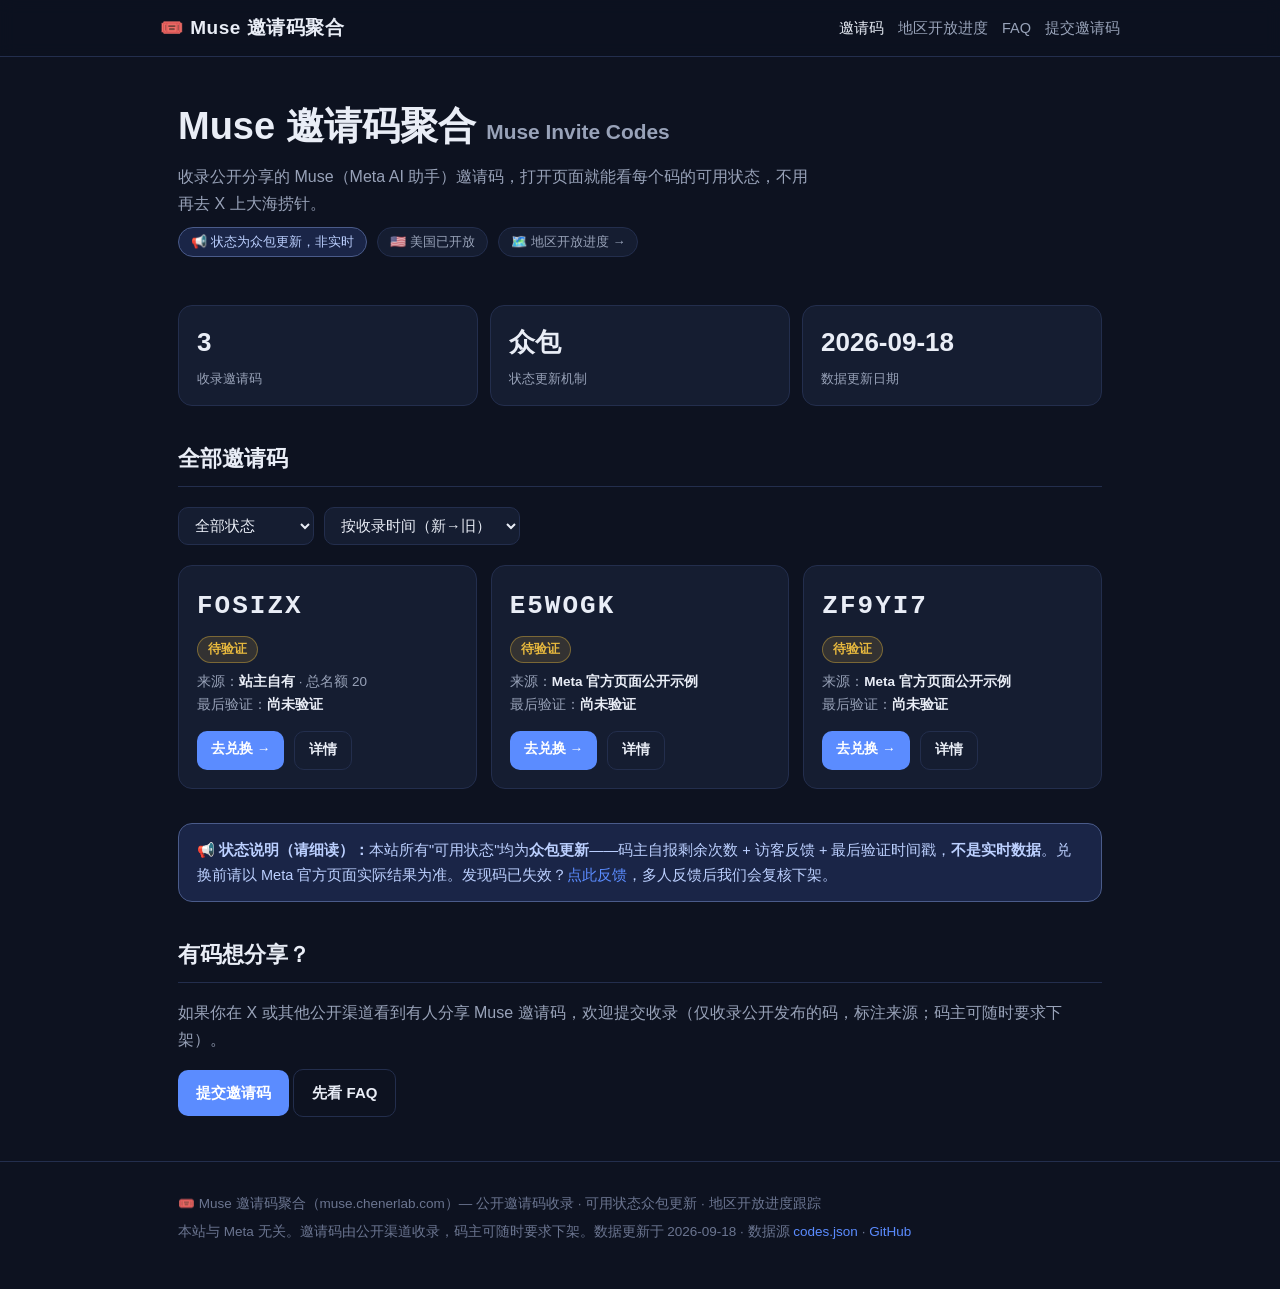
==== index.html @ 50c54e29 "Add index.html" ====
<!DOCTYPE html>
<html lang="zh-CN">
<head>
<meta charset="UTF-8">
<meta name="viewport" content="width=device-width, initial-scale=1.0">
<title>Muse 邀请码聚合 | Muse Invite Codes — 可用状态众包更新</title>
<meta name="description" content="Muse（Meta AI 助手）邀请码聚合站：收录公开分享的 Muse invite code，标注每个码的可用状态（众包更新）、最后验证时间，以及 Muse 各地区开放进度。Muse invite codes directory with crowdsourced availability status and regional rollout timeline.">
<meta name="keywords" content="Muse邀请码,Muse invite code,Meta Muse,agent.meta.ai/invite,Muse注册,Muse中国,Muse怎么用,Muse invite">
<link rel="canonical" href="https://muse.chenerlab.com/">
<link rel="stylesheet" href="/assets/style.css">
<link rel="icon" href="data:image/svg+xml,<svg xmlns='http://www.w3.org/2000/svg' viewBox='0 0 100 100'><text y='.9em' font-size='90'>🎟️</text></svg>">
<meta property="og:title" content="Muse 邀请码聚合 | Muse Invite Codes">
<meta property="og:description" content="公开 Muse 邀请码收录 + 可用状态（众包更新）+ 各地区开放进度。">
<meta property="og:type" content="website">
<meta property="og:url" content="https://muse.chenerlab.com/">
<script type="application/ld+json">
{"@context":"https://schema.org","@type":"WebSite","name":"Muse 邀请码聚合","alternateName":"Muse Invite Codes","url":"https://muse.chenerlab.com/","inLanguage":"zh-CN","description":"Muse（Meta AI 助手）公开邀请码聚合：可用状态众包更新、地区开放进度跟踪。"}
</script>
</head>
<body>
<header class="site"><div class="wrap nav">
  <a class="brand" href="/"><span>🎟️</span> Muse 邀请码聚合</a>
  <nav>
    <a href="/" class="active">邀请码</a>
    <a href="/regions.html">地区开放进度</a>
    <a href="/faq.html">FAQ</a>
    <a href="https://github.com/Chener/muse-invite/issues/new?template=submit-code.yml" target="_blank" rel="noopener">提交邀请码</a>
  </nav>
</div></header>

<main class="wrap">
  <div class="hero">
    <h1>Muse 邀请码聚合 <small style="font-size:.55em;color:var(--muted)">Muse Invite Codes</small></h1>
    <p>收录公开分享的 Muse（Meta AI 助手）邀请码，打开页面就能看每个码的可用状态，不用再去 X 上大海捞针。</p>
    <div>
      <span class="badge crowd">📢 状态为众包更新，非实时</span>
      <span class="badge">🇺🇸 美国已开放</span>
      <a class="badge" href="/regions.html">🗺️ 地区开放进度 →</a>
    </div>
  </div>

  <div class="stats">
    <div class="stat"><b id="stat-total">3</b><small>收录邀请码</small></div>
    <div class="stat"><b>众包</b><small>状态更新机制</small></div>
    <div class="stat"><b>2026-09-18</b><small>数据更新日期</small></div>
  </div>

  <section class="block" aria-label="邀请码列表">
    <h2 class="sec">全部邀请码</h2>
    <div class="controls">
      <select id="f-status" aria-label="按状态筛选">
        <option value="">全部状态</option>
        <option value="unverified">待验证</option>
        <option value="working">有人反馈可用</option>
        <option value="review">失效复核中</option>
        <option value="retired">已下架</option>
      </select>
      <select id="f-sort" aria-label="排序">
        <option value="added_desc">按收录时间（新→旧）</option>
        <option value="verified_desc">按验证时间（新→旧）</option>
        <option value="code_asc">按邀请码排序</option>
      </select>
    </div>
    <div class="cards" id="cards">

      <article class="card" data-status="unverified" data-added="2026-09-18" data-verified="" data-code="FOSIZX">
        <div class="code">FOSIZX</div>
        <span class="st st-unverified">待验证</span>
        <div class="meta">来源：<b>站主自有</b> · 总名额 20<br>最后验证：<b>尚未验证</b></div>
        <div class="actions">
          <a class="btn small" href="https://agent.meta.ai/invite/FOSIZX" target="_blank" rel="noopener">去兑换 →</a>
          <a class="btn small ghost" href="/codes/FOSIZX.html">详情</a>
        </div>
      </article>

      <article class="card" data-status="unverified" data-added="2026-09-18" data-verified="" data-code="E5WOGK">
        <div class="code">E5WOGK</div>
        <span class="st st-unverified">待验证</span>
        <div class="meta">来源：<b>Meta 官方页面公开示例</b><br>最后验证：<b>尚未验证</b></div>
        <div class="actions">
          <a class="btn small" href="https://agent.meta.ai/invite/E5WOGK" target="_blank" rel="noopener">去兑换 →</a>
          <a class="btn small ghost" href="/codes/E5WOGK.html">详情</a>
        </div>
      </article>

      <article class="card" data-status="unverified" data-added="2026-09-18" data-verified="" data-code="ZF9YI7">
        <div class="code">ZF9YI7</div>
        <span class="st st-unverified">待验证</span>
        <div class="meta">来源：<b>Meta 官方页面公开示例</b><br>最后验证：<b>尚未验证</b></div>
        <div class="actions">
          <a class="btn small" href="https://agent.meta.ai/invite/ZF9YI7" target="_blank" rel="noopener">去兑换 →</a>
          <a class="btn small ghost" href="/codes/ZF9YI7.html">详情</a>
        </div>
      </article>

    </div>
    <div class="empty" id="empty" hidden>没有符合条件的邀请码。</div>
  </section>

  <div class="notice">
    📢 <b>状态说明（请细读）：</b>本站所有"可用状态"均为<b>众包更新</b>——码主自报剩余次数 + 访客反馈 + 最后验证时间戳，<b>不是实时数据</b>。兑换前请以 Meta 官方页面实际结果为准。发现码已失效？<a href="https://github.com/Chener/muse-invite/issues/new?template=report-dead.yml" target="_blank" rel="noopener">点此反馈</a>，多人反馈后我们会复核下架。
  </div>

  <section class="block">
    <h2 class="sec">有码想分享？</h2>
    <p style="color:var(--muted)">如果你在 X 或其他公开渠道看到有人分享 Muse 邀请码，欢迎提交收录（仅收录公开发布的码，标注来源；码主可随时要求下架）。</p>
    <a class="btn" href="https://github.com/Chener/muse-invite/issues/new?template=submit-code.yml" target="_blank" rel="noopener">提交邀请码</a>
    <a class="btn ghost" href="/faq.html">先看 FAQ</a>
  </section>
</main>

<footer class="site"><div class="wrap">
  <p>🎟️ Muse 邀请码聚合（muse.chenerlab.com）— 公开邀请码收录 · 可用状态众包更新 · 地区开放进度跟踪</p>
  <p>本站与 Meta 无关。邀请码由公开渠道收录，码主可随时要求下架。数据更新于 2026-09-18 · 数据源 <a href="/data/codes.json">codes.json</a> · <a href="https://github.com/Chener/muse-invite" target="_blank" rel="noopener">GitHub</a></p>
</div></footer>

<script>
(function(){
  var cards=[].slice.call(document.querySelectorAll('#cards .card'));
  var fs=document.getElementById('f-status'), so=document.getElementById('f-sort'), empty=document.getElementById('empty');
  function apply(){
    var list=cards.filter(function(c){ return !fs.value || c.dataset.status===fs.value; });
    list.sort(function(a,b){
      if(so.value==='code_asc') return a.dataset.code.localeCompare(b.dataset.code);
      if(so.value==='verified_desc') return (b.dataset.verified||'').localeCompare(a.dataset.verified||'');
      return (b.dataset.added||'').localeCompare(a.dataset.added||'');
    });
    cards.forEach(function(c){ c.style.display='none'; });
    list.forEach(function(c){ c.style.display=''; });
    empty.hidden=list.length>0;
    document.getElementById('stat-total').textContent=cards.length;
  }
  fs.addEventListener('change',apply); so.addEventListener('change',apply); apply();
})();
</script>
</body>
</html>
---- assets/style.css ----
:root{
  --bg:#0d1220; --card:#151d31; --card2:#1a2440;
  --text:#e9edf6; --muted:#98a2b8; --faint:#6b7590;
  --accent:#5b8cff; --accent-d:#3a63c8;
  --green:#3ecf7f; --yellow:#e8b93e; --red:#e06565; --gray:#8a93a8;
  --border:#232e4d; --radius:14px;
}
*{box-sizing:border-box}
html{scroll-behavior:smooth}
body{
  margin:0; background:var(--bg); color:var(--text);
  font-family:-apple-system,BlinkMacSystemFont,"Segoe UI","PingFang SC","Hiragino Sans GB","Microsoft YaHei",Roboto,Helvetica,Arial,sans-serif;
  line-height:1.7; font-size:16px;
}
a{color:var(--accent); text-decoration:none}
a:hover{text-decoration:underline}
.wrap{max-width:960px; margin:0 auto; padding:0 18px}
header.site{border-bottom:1px solid var(--border); background:rgba(13,18,32,.92); position:sticky; top:0; z-index:10; backdrop-filter:blur(8px)}
.nav{display:flex; align-items:center; gap:18px; padding:12px 0; flex-wrap:wrap}
.brand{font-weight:800; font-size:19px; color:var(--text); letter-spacing:.5px}
.brand span{color:var(--accent)}
.nav nav{display:flex; gap:14px; margin-left:auto; flex-wrap:wrap; font-size:14.5px}
.nav nav a{color:var(--muted)}
.nav nav a:hover,.nav nav a.active{color:var(--text)}
.hero{padding:44px 0 26px; text-align:left}
.hero h1{font-size:clamp(26px,5vw,38px); margin:0 0 10px; line-height:1.35}
.hero p{color:var(--muted); margin:6px 0; max-width:640px}
.badge{display:inline-block; font-size:13px; padding:3px 12px; border-radius:999px; border:1px solid var(--border); color:var(--muted); margin:4px 6px 4px 0; background:var(--card)}
.badge.crowd{border-color:#4a5b8a; color:#bcd0ff; background:#1a2547}
.stats{display:flex; gap:12px; flex-wrap:wrap; margin:18px 0}
.stat{background:var(--card); border:1px solid var(--border); border-radius:var(--radius); padding:14px 18px; flex:1 1 140px}
.stat b{font-size:26px; display:block}
.stat small{color:var(--muted)}
.controls{display:flex; gap:10px; flex-wrap:wrap; margin:20px 0; align-items:center}
.controls select,.controls input{background:var(--card); color:var(--text); border:1px solid var(--border); border-radius:10px; padding:9px 12px; font-size:14.5px}
.cards{display:grid; grid-template-columns:repeat(auto-fill,minmax(280px,1fr)); gap:14px; margin:8px 0 30px}
.card{background:var(--card); border:1px solid var(--border); border-radius:var(--radius); padding:18px; display:flex; flex-direction:column; gap:8px}
.card:hover{border-color:#3a4a76}
.code{font-family:ui-monospace,SFMono-Regular,Menlo,Consolas,monospace; font-size:26px; font-weight:800; letter-spacing:2px}
.st{display:inline-block; font-size:12.5px; font-weight:700; padding:2px 10px; border-radius:999px; width:fit-content}
.st-unverified{background:rgba(232,185,62,.14); color:var(--yellow); border:1px solid rgba(232,185,62,.4)}
.st-working{background:rgba(62,207,127,.13); color:var(--green); border:1px solid rgba(62,207,127,.4)}
.st-review{background:rgba(224,101,101,.13); color:var(--red); border:1px solid rgba(224,101,101,.4)}
.st-retired{background:rgba(138,147,168,.13); color:var(--gray); border:1px solid rgba(138,147,168,.4)}
.meta{font-size:13.5px; color:var(--muted)}
.meta b{color:var(--text); font-weight:600}
.actions{display:flex; gap:10px; margin-top:6px; flex-wrap:wrap}
.btn{display:inline-block; background:var(--accent); color:#fff; font-weight:700; padding:10px 18px; border-radius:10px; border:0; cursor:pointer; font-size:15px}
.btn:hover{background:var(--accent-d); text-decoration:none; color:#fff}
.btn.ghost{background:transparent; border:1px solid var(--border); color:var(--text)}
.btn.ghost:hover{border-color:var(--accent); color:var(--text)}
.btn.small{padding:7px 14px; font-size:13.5px}
section.block{margin:34px 0}
h2.sec{font-size:22px; margin:0 0 12px; padding-bottom:8px; border-bottom:1px solid var(--border)}
.timeline{position:relative; margin:10px 0 0 8px; padding-left:26px; border-left:2px solid var(--border)}
.tl-item{position:relative; padding:0 0 26px}
.tl-item::before{content:""; position:absolute; left:-34px; top:6px; width:12px; height:12px; border-radius:50%; background:var(--bg); border:2px solid var(--faint)}
.tl-item.open::before{border-color:var(--green); background:var(--green)}
.tl-item.rumored::before{border-color:var(--yellow)}
.tl-item h3{margin:0 0 4px; font-size:17px}
.tl-item p{margin:4px 0; color:var(--muted); font-size:14.5px}
.faq-item{background:var(--card); border:1px solid var(--border); border-radius:var(--radius); padding:16px 18px; margin:12px 0}
.faq-item h3{margin:0 0 8px; font-size:16.5px}
.faq-item p,.faq-item li{color:var(--muted); font-size:15px}
.faq-item ul{margin:6px 0; padding-left:20px}
.detail-code{font-family:ui-monospace,Menlo,Consolas,monospace; font-size:clamp(34px,8vw,54px); font-weight:800; letter-spacing:4px; margin:10px 0}
.kv{display:grid; grid-template-columns:130px 1fr; gap:8px 14px; font-size:15px; margin:18px 0}
.kv dt{color:var(--faint)}
.kv dd{margin:0}
.notice{background:#1a2547; border:1px solid #4a5b8a; border-radius:var(--radius); padding:14px 18px; font-size:14.5px; color:#bcd0ff; margin:20px 0}
footer.site{border-top:1px solid var(--border); margin-top:44px; padding:26px 0 40px; color:var(--faint); font-size:13.5px}
footer.site p{margin:5px 0}
.empty{color:var(--muted); padding:24px; text-align:center; border:1px dashed var(--border); border-radius:var(--radius)}
@media(max-width:560px){
  .kv{grid-template-columns:1fr}
  .kv dt{margin-top:8px}
  .controls select,.controls input{flex:1 1 100%}
}
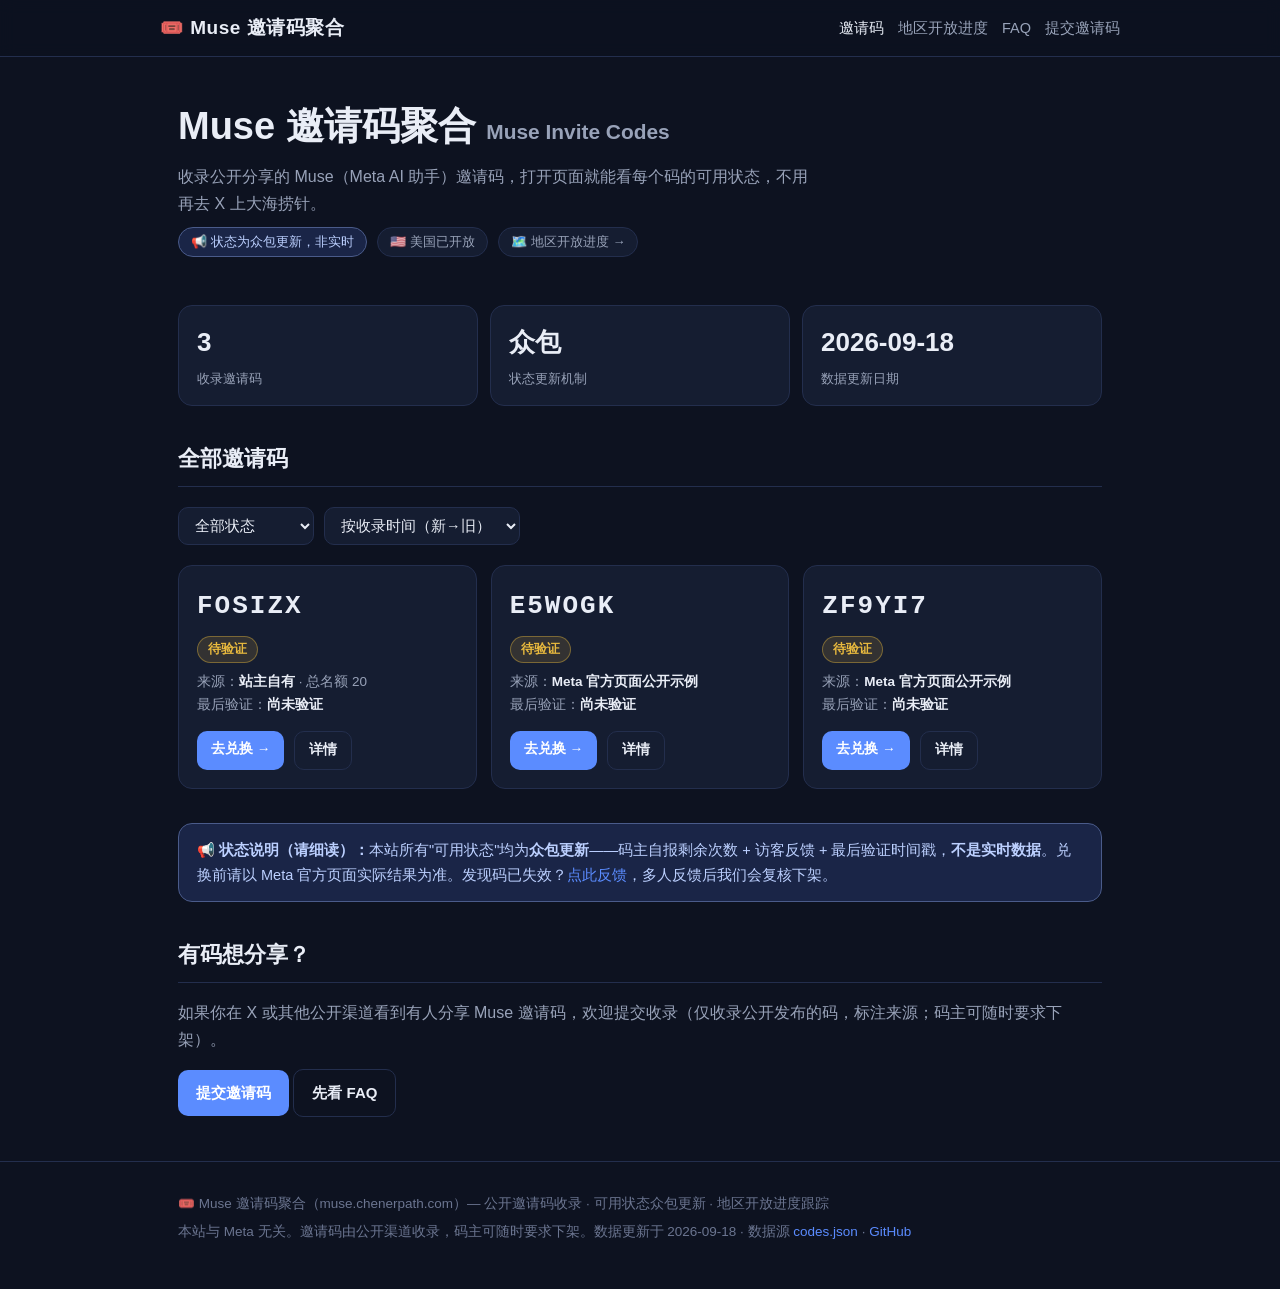
==== commit 13db9893: "fix: 站内域名引用纠正为 muse.chenerpath.com" ====
--- a/index.html
+++ b/index.html
@@ -6,15 +6,15 @@
 <title>Muse 邀请码聚合 | Muse Invite Codes — 可用状态众包更新</title>
 <meta name="description" content="Muse（Meta AI 助手）邀请码聚合站：收录公开分享的 Muse invite code，标注每个码的可用状态（众包更新）、最后验证时间，以及 Muse 各地区开放进度。Muse invite codes directory with crowdsourced availability status and regional rollout timeline.">
 <meta name="keywords" content="Muse邀请码,Muse invite code,Meta Muse,agent.meta.ai/invite,Muse注册,Muse中国,Muse怎么用,Muse invite">
-<link rel="canonical" href="https://muse.chenerlab.com/">
+<link rel="canonical" href="https://muse.chenerpath.com/">
 <link rel="stylesheet" href="/assets/style.css">
 <link rel="icon" href="data:image/svg+xml,<svg xmlns='http://www.w3.org/2000/svg' viewBox='0 0 100 100'><text y='.9em' font-size='90'>🎟️</text></svg>">
 <meta property="og:title" content="Muse 邀请码聚合 | Muse Invite Codes">
 <meta property="og:description" content="公开 Muse 邀请码收录 + 可用状态（众包更新）+ 各地区开放进度。">
 <meta property="og:type" content="website">
-<meta property="og:url" content="https://muse.chenerlab.com/">
+<meta property="og:url" content="https://muse.chenerpath.com/">
 <script type="application/ld+json">
-{"@context":"https://schema.org","@type":"WebSite","name":"Muse 邀请码聚合","alternateName":"Muse Invite Codes","url":"https://muse.chenerlab.com/","inLanguage":"zh-CN","description":"Muse（Meta AI 助手）公开邀请码聚合：可用状态众包更新、地区开放进度跟踪。"}
+{"@context":"https://schema.org","@type":"WebSite","name":"Muse 邀请码聚合","alternateName":"Muse Invite Codes","url":"https://muse.chenerpath.com/","inLanguage":"zh-CN","description":"Muse（Meta AI 助手）公开邀请码聚合：可用状态众包更新、地区开放进度跟踪。"}
 </script>
 </head>
 <body>
@@ -110,7 +110,7 @@
 </main>
 
 <footer class="site"><div class="wrap">
-  <p>🎟️ Muse 邀请码聚合（muse.chenerlab.com）— 公开邀请码收录 · 可用状态众包更新 · 地区开放进度跟踪</p>
+  <p>🎟️ Muse 邀请码聚合（muse.chenerpath.com）— 公开邀请码收录 · 可用状态众包更新 · 地区开放进度跟踪</p>
   <p>本站与 Meta 无关。邀请码由公开渠道收录，码主可随时要求下架。数据更新于 2026-09-18 · 数据源 <a href="/data/codes.json">codes.json</a> · <a href="https://github.com/Chener/muse-invite" target="_blank" rel="noopener">GitHub</a></p>
 </div></footer>
 
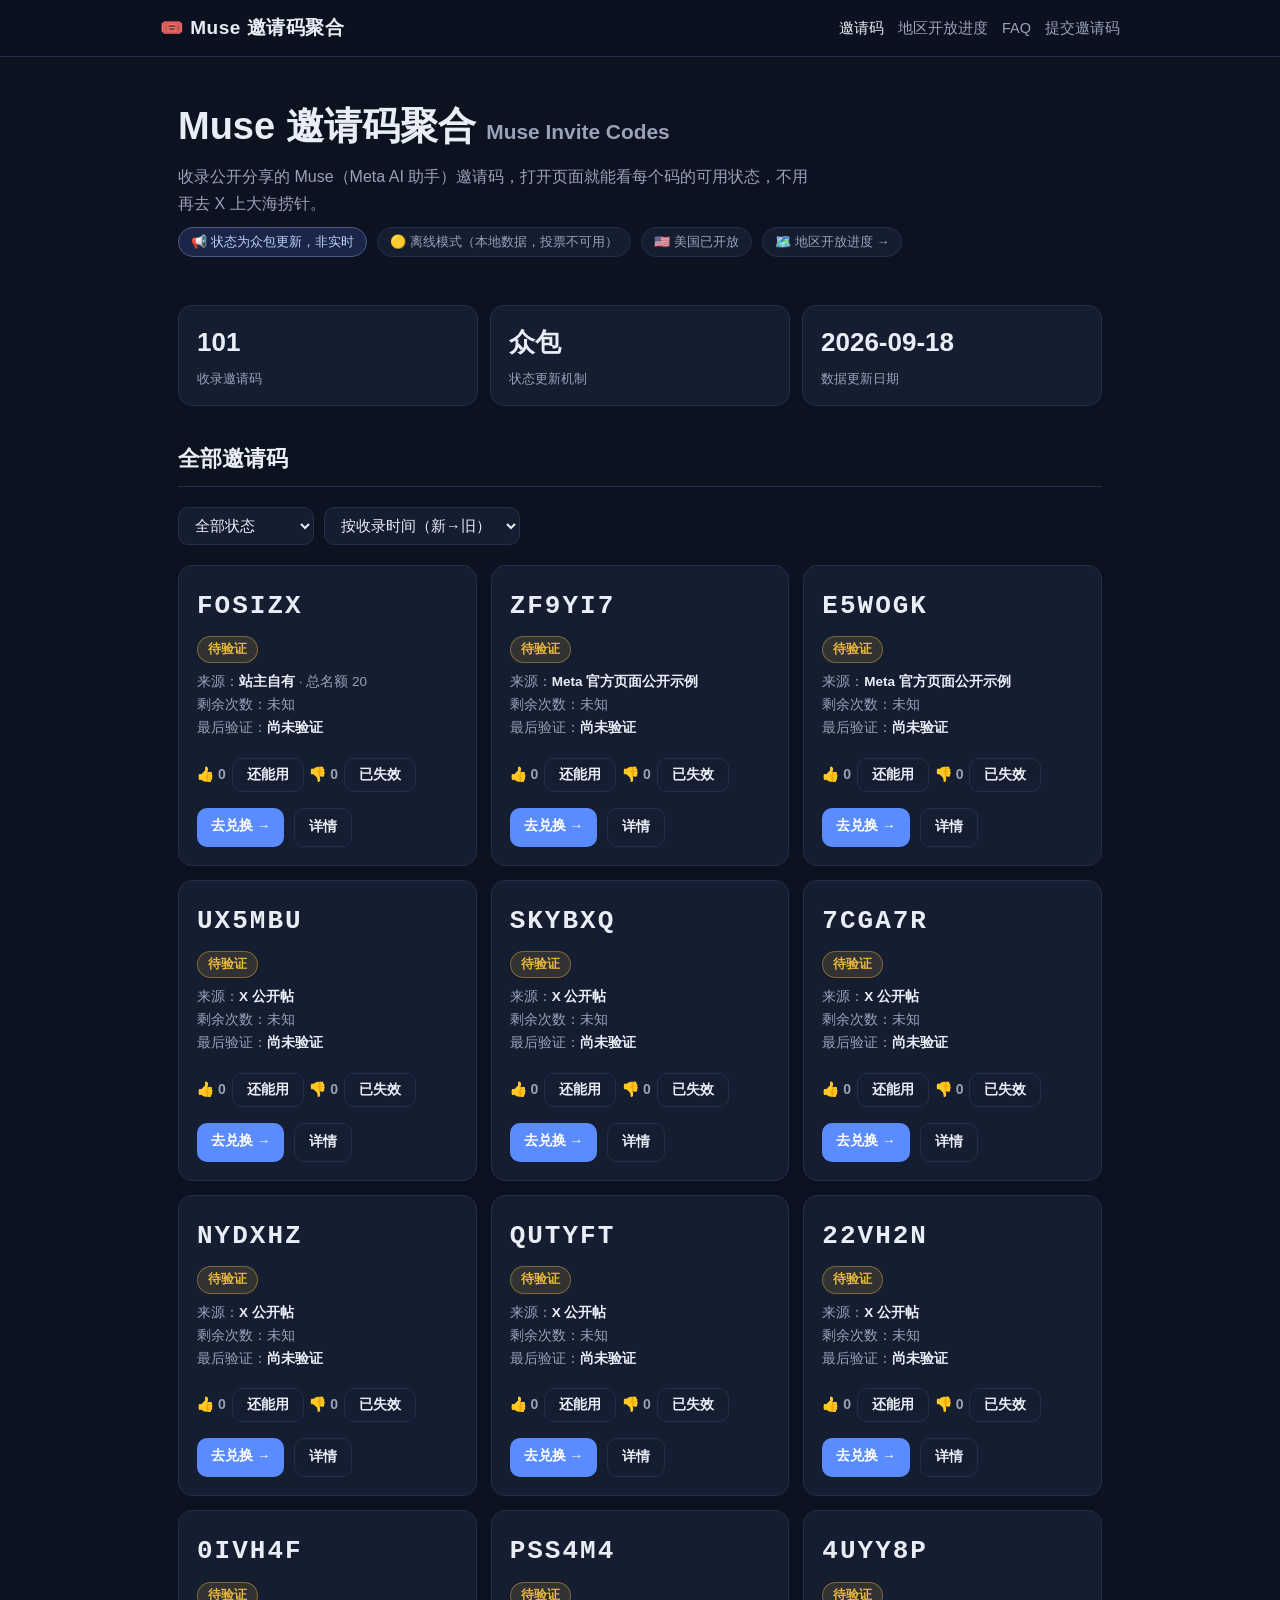
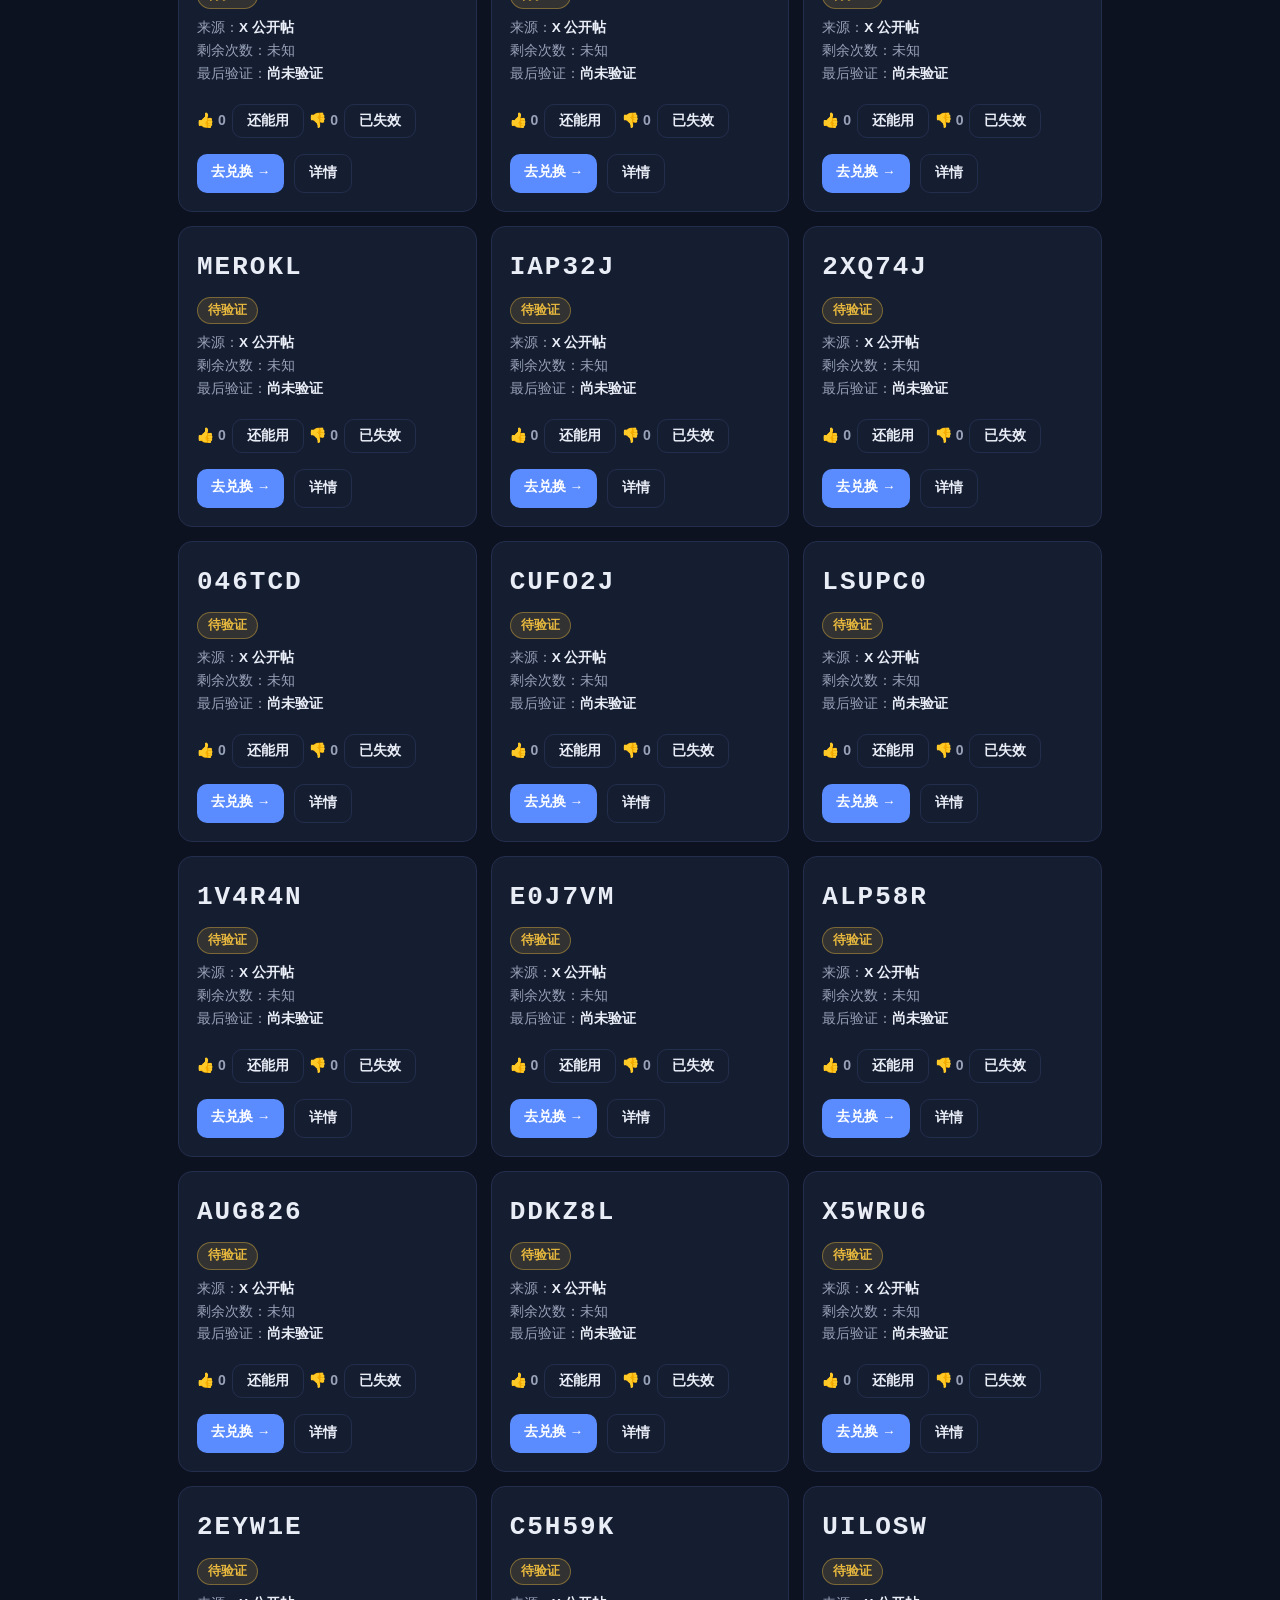
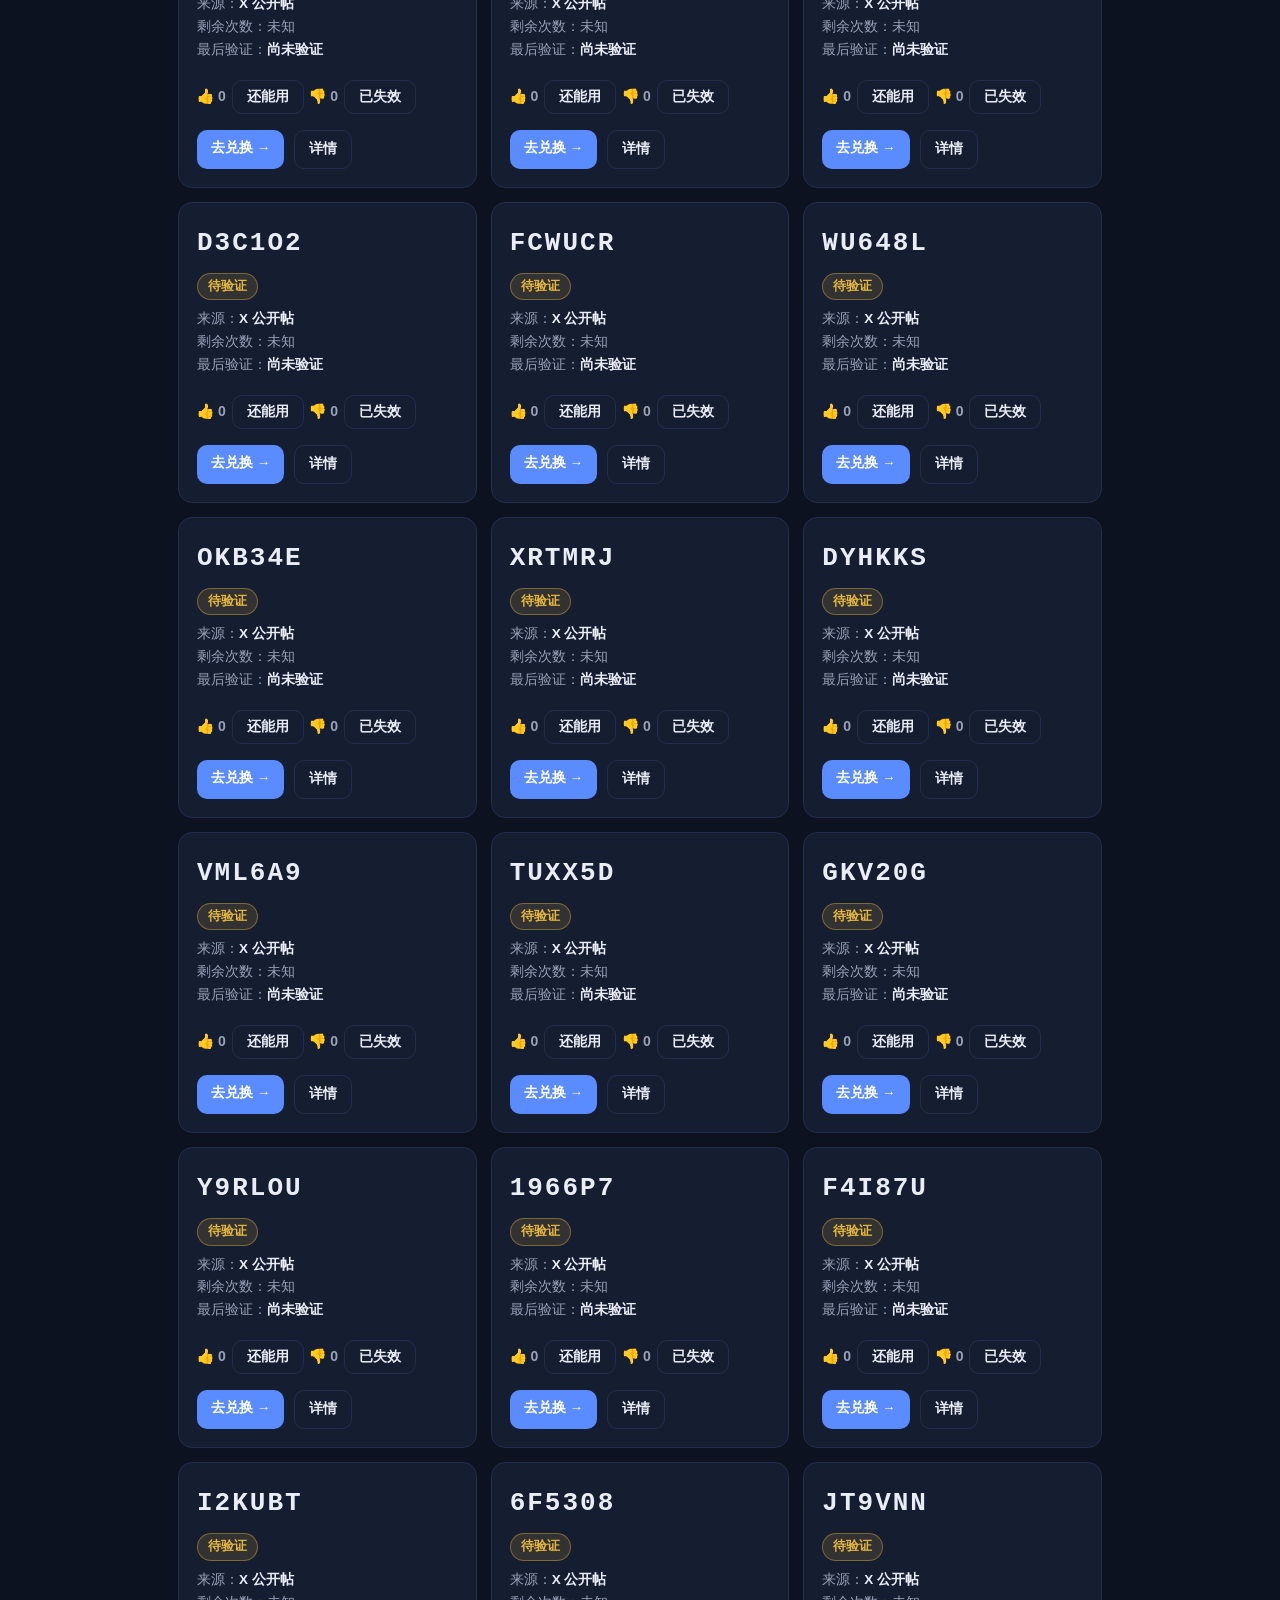
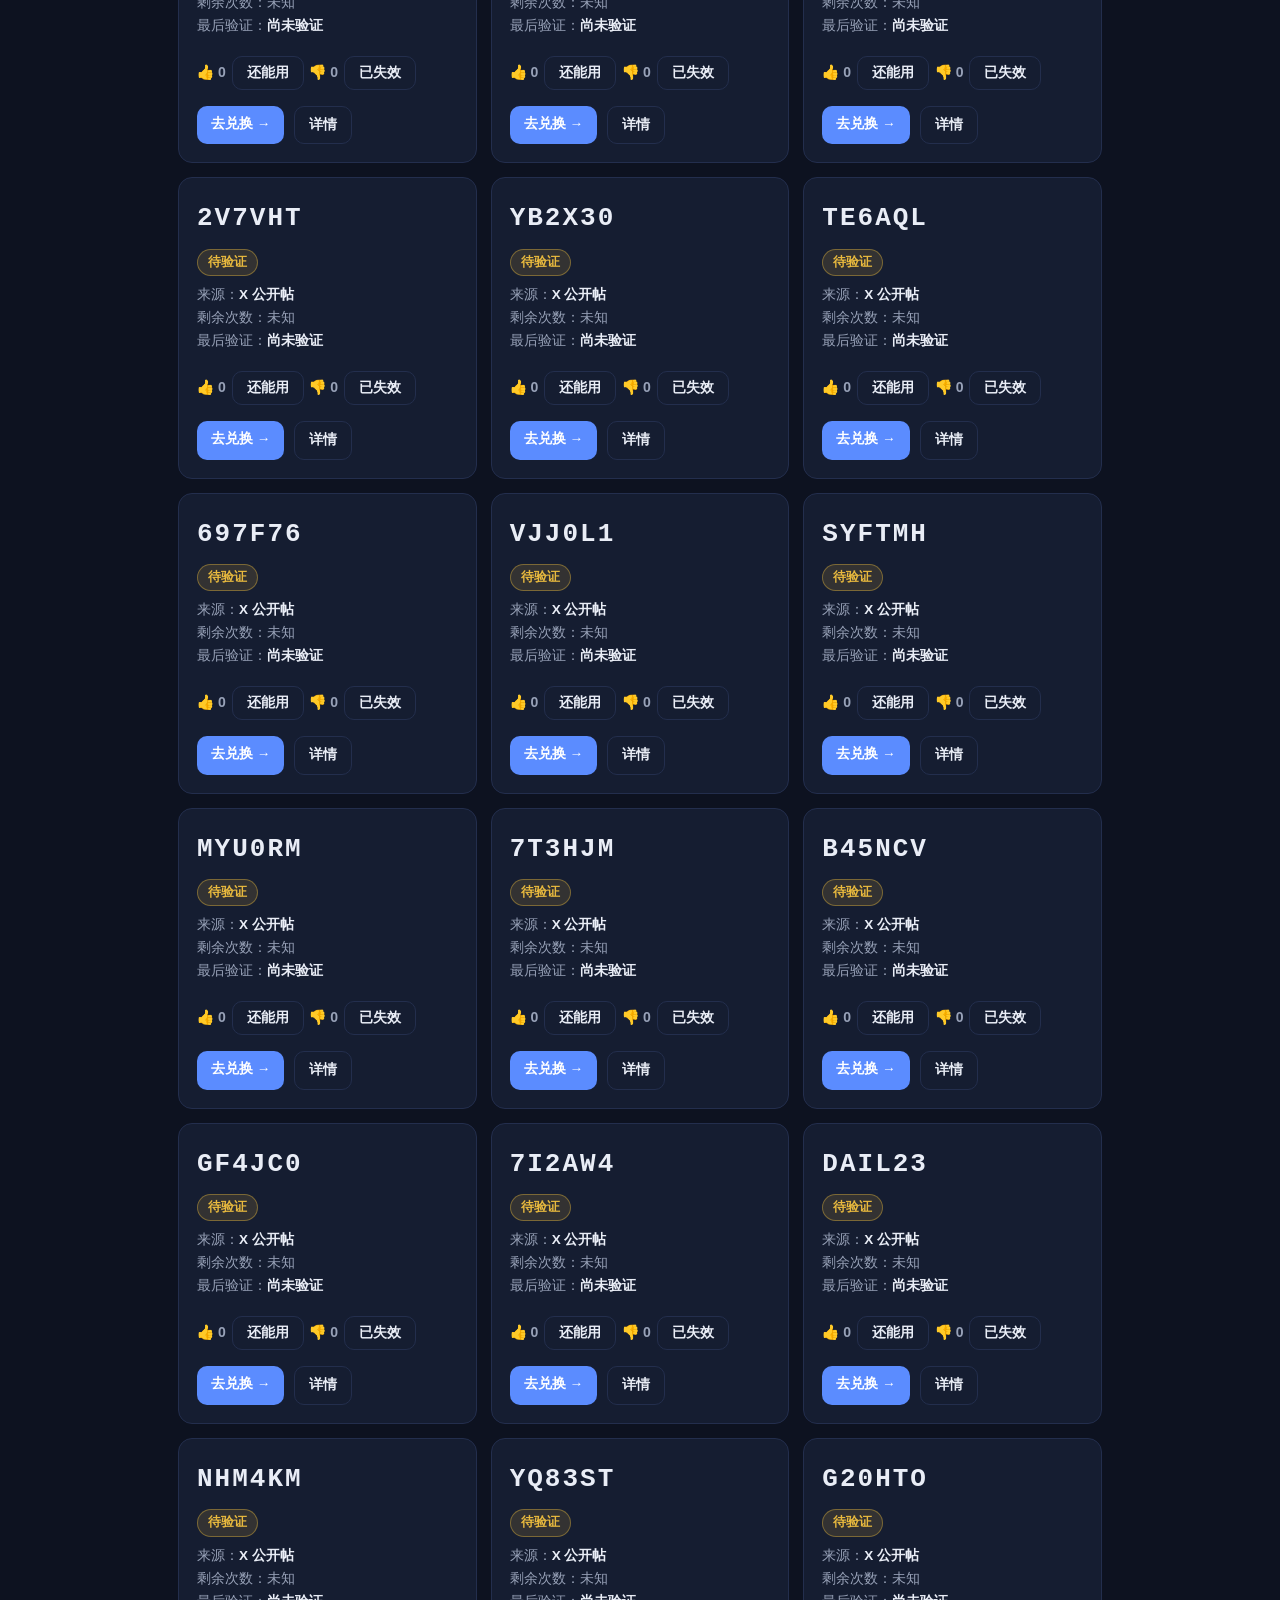
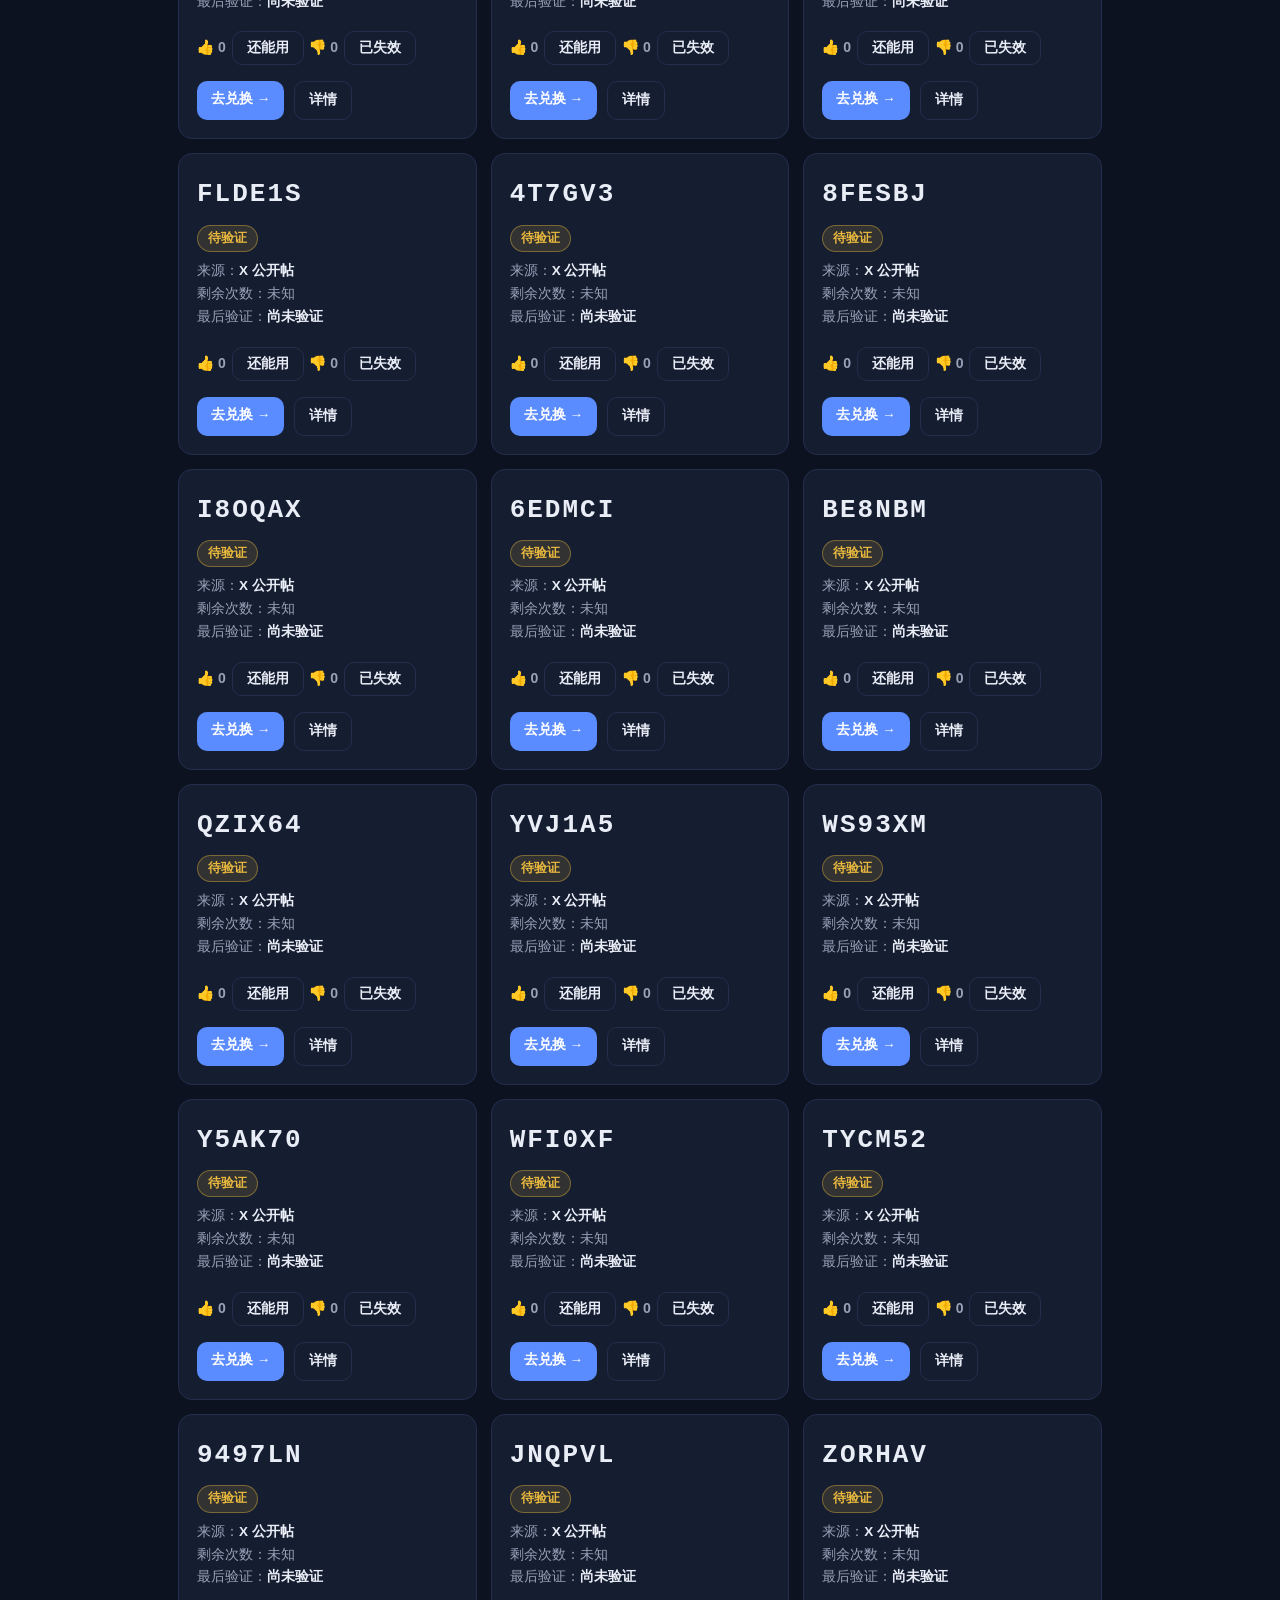
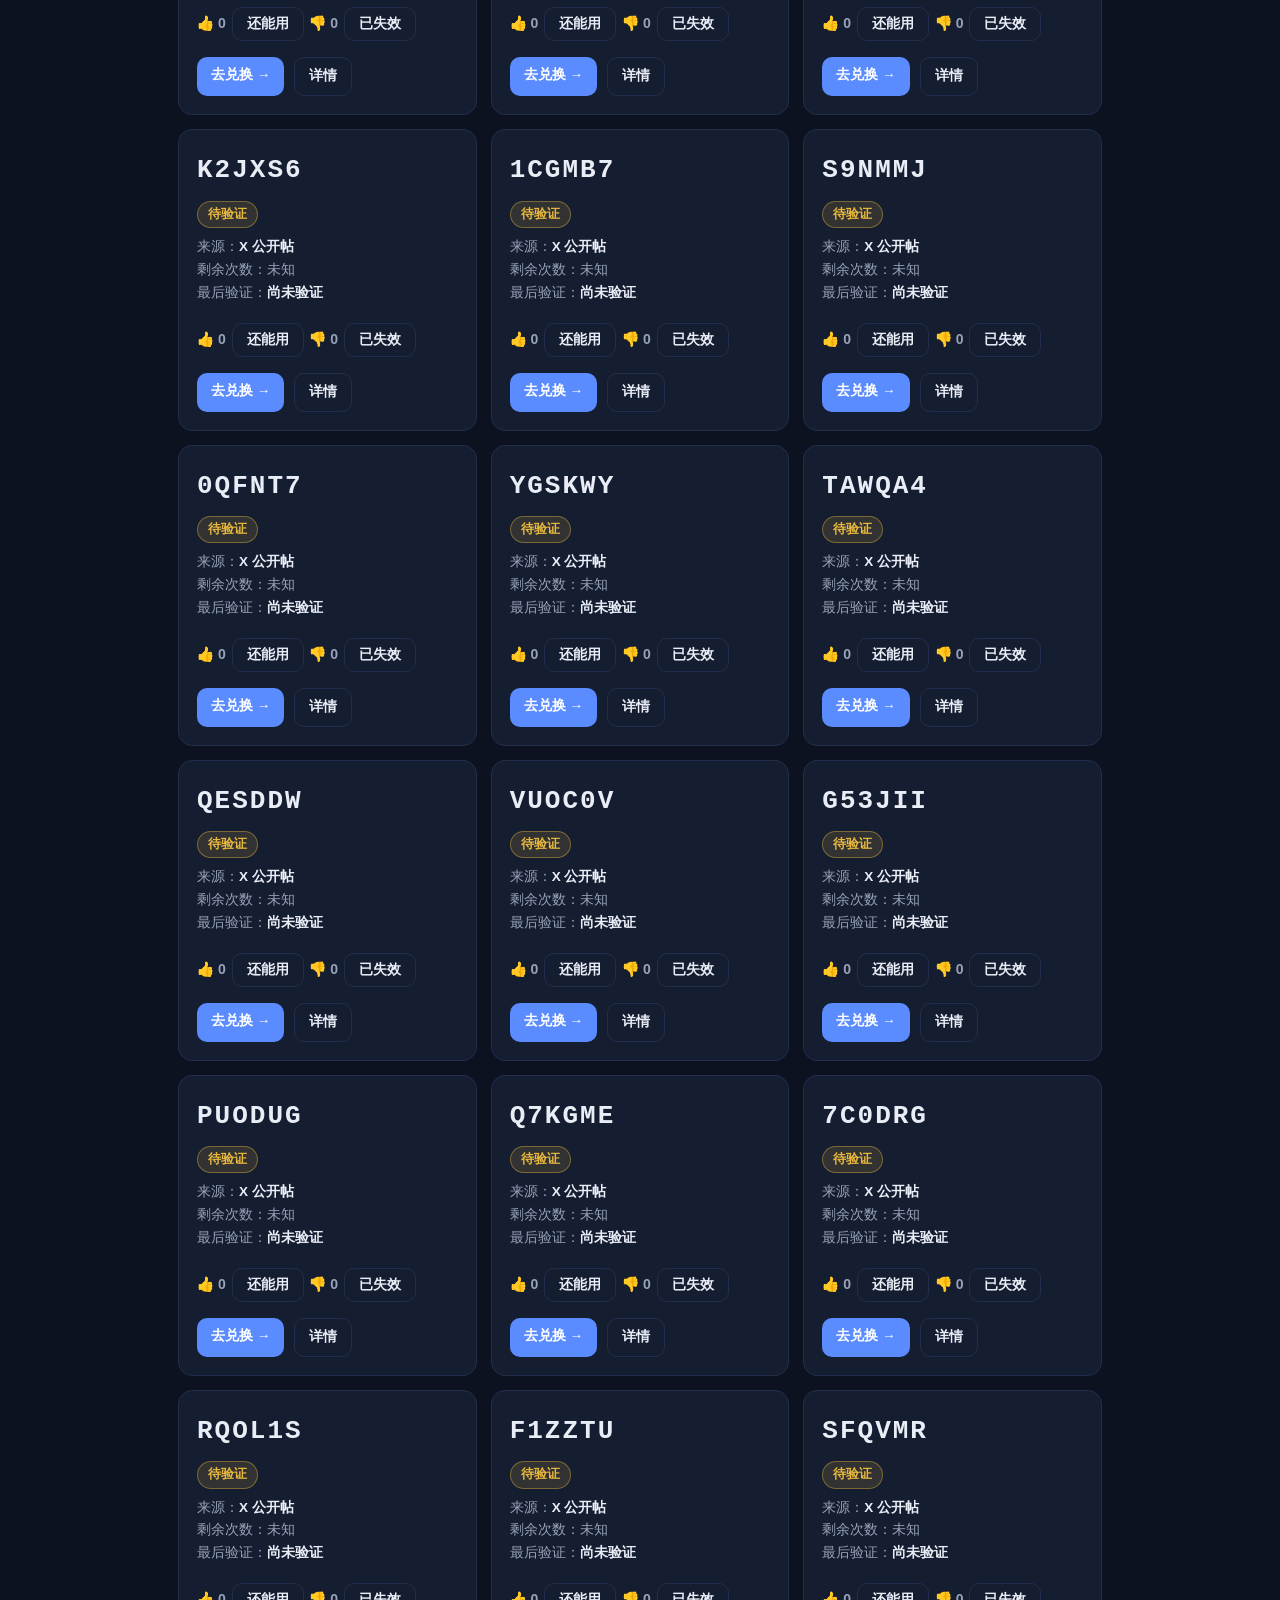
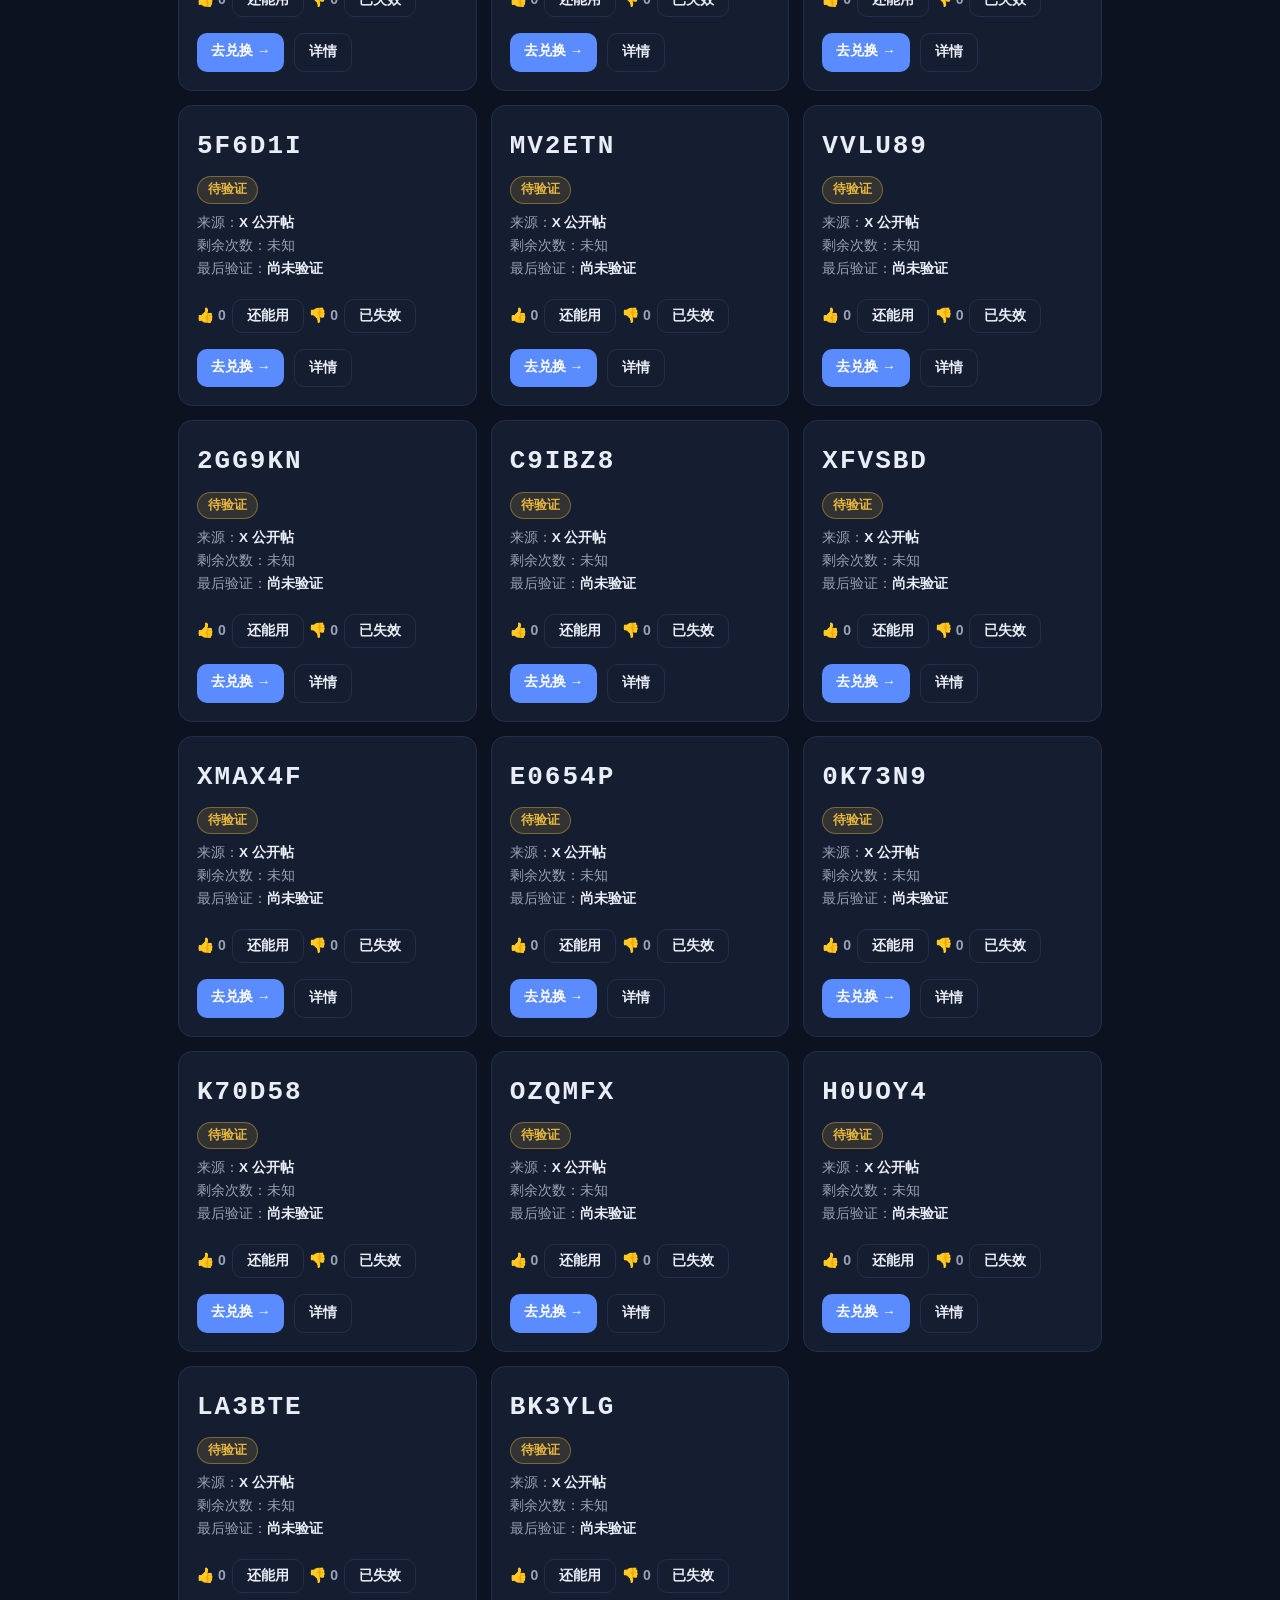
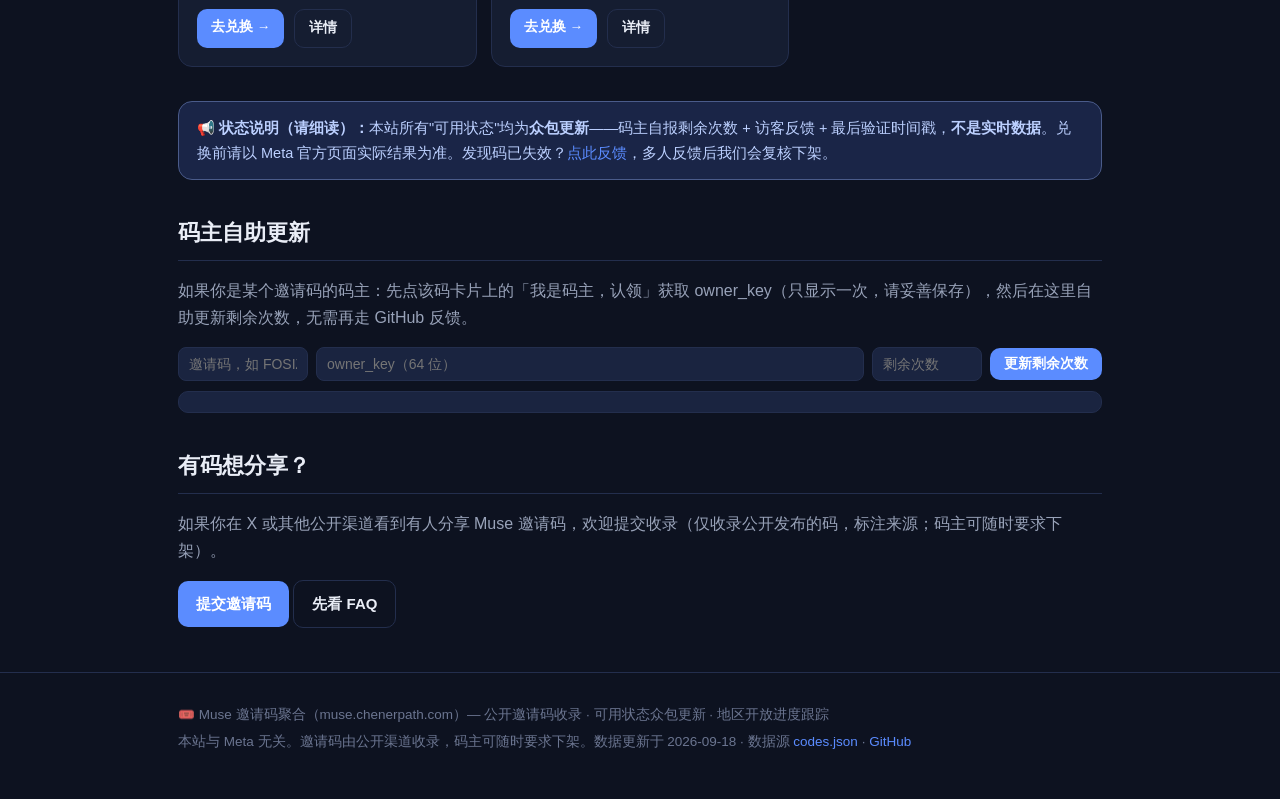
==== commit 20f4fb65: "feat(worker-v2): wire worker API, add vote buttons + owner self-update panel" ====
--- a/index.html
+++ b/index.html
@@ -34,6 +34,7 @@
     <p>收录公开分享的 Muse（Meta AI 助手）邀请码，打开页面就能看每个码的可用状态，不用再去 X 上大海捞针。</p>
     <div>
       <span class="badge crowd">📢 状态为众包更新，非实时</span>
+      <span class="badge" id="v2-badge">🟡 数据加载中…</span>
       <span class="badge">🇺🇸 美国已开放</span>
       <a class="badge" href="/regions.html">🗺️ 地区开放进度 →</a>
     </div>
@@ -101,6 +102,19 @@
     📢 <b>状态说明（请细读）：</b>本站所有"可用状态"均为<b>众包更新</b>——码主自报剩余次数 + 访客反馈 + 最后验证时间戳，<b>不是实时数据</b>。兑换前请以 Meta 官方页面实际结果为准。发现码已失效？<a href="https://github.com/Chener/muse-invite/issues/new?template=report-dead.yml" target="_blank" rel="noopener">点此反馈</a>，多人反馈后我们会复核下架。
   </div>
 
+  <section class="block" id="owner-panel">
+    <h2 class="sec">码主自助更新</h2>
+    <p style="color:var(--muted)">如果你是某个邀请码的码主：先点该码卡片上的「我是码主，认领」获取 owner_key（只显示一次，请妥善保存），然后在这里自助更新剩余次数，无需再走 GitHub 反馈。</p>
+    <div class="owner-form">
+      <input id="o-code" placeholder="邀请码，如 FOSIZX" autocomplete="off">
+      <input id="o-key" placeholder="owner_key（64 位）" autocomplete="off">
+      <input id="o-remaining" type="number" min="0" placeholder="剩余次数">
+      <button id="o-submit" class="btn small">更新剩余次数</button>
+    </div>
+    <div id="owner-msg" class="muted"></div>
+    <div id="claim-result" hidden></div>
+  </section>
+
   <section class="block">
     <h2 class="sec">有码想分享？</h2>
     <p style="color:var(--muted)">如果你在 X 或其他公开渠道看到有人分享 Muse 邀请码，欢迎提交收录（仅收录公开发布的码，标注来源；码主可随时要求下架）。</p>
@@ -114,24 +128,6 @@
   <p>本站与 Meta 无关。邀请码由公开渠道收录，码主可随时要求下架。数据更新于 2026-09-18 · 数据源 <a href="/data/codes.json">codes.json</a> · <a href="https://github.com/Chener/muse-invite" target="_blank" rel="noopener">GitHub</a></p>
 </div></footer>
 
-<script>
-(function(){
-  var cards=[].slice.call(document.querySelectorAll('#cards .card'));
-  var fs=document.getElementById('f-status'), so=document.getElementById('f-sort'), empty=document.getElementById('empty');
-  function apply(){
-    var list=cards.filter(function(c){ return !fs.value || c.dataset.status===fs.value; });
-    list.sort(function(a,b){
-      if(so.value==='code_asc') return a.dataset.code.localeCompare(b.dataset.code);
-      if(so.value==='verified_desc') return (b.dataset.verified||'').localeCompare(a.dataset.verified||'');
-      return (b.dataset.added||'').localeCompare(a.dataset.added||'');
-    });
-    cards.forEach(function(c){ c.style.display='none'; });
-    list.forEach(function(c){ c.style.display=''; });
-    empty.hidden=list.length>0;
-    document.getElementById('stat-total').textContent=cards.length;
-  }
-  fs.addEventListener('change',apply); so.addEventListener('change',apply); apply();
-})();
-</script>
+<script src="/assets/worker-v2.js" defer></script>
 </body>
 </html>
